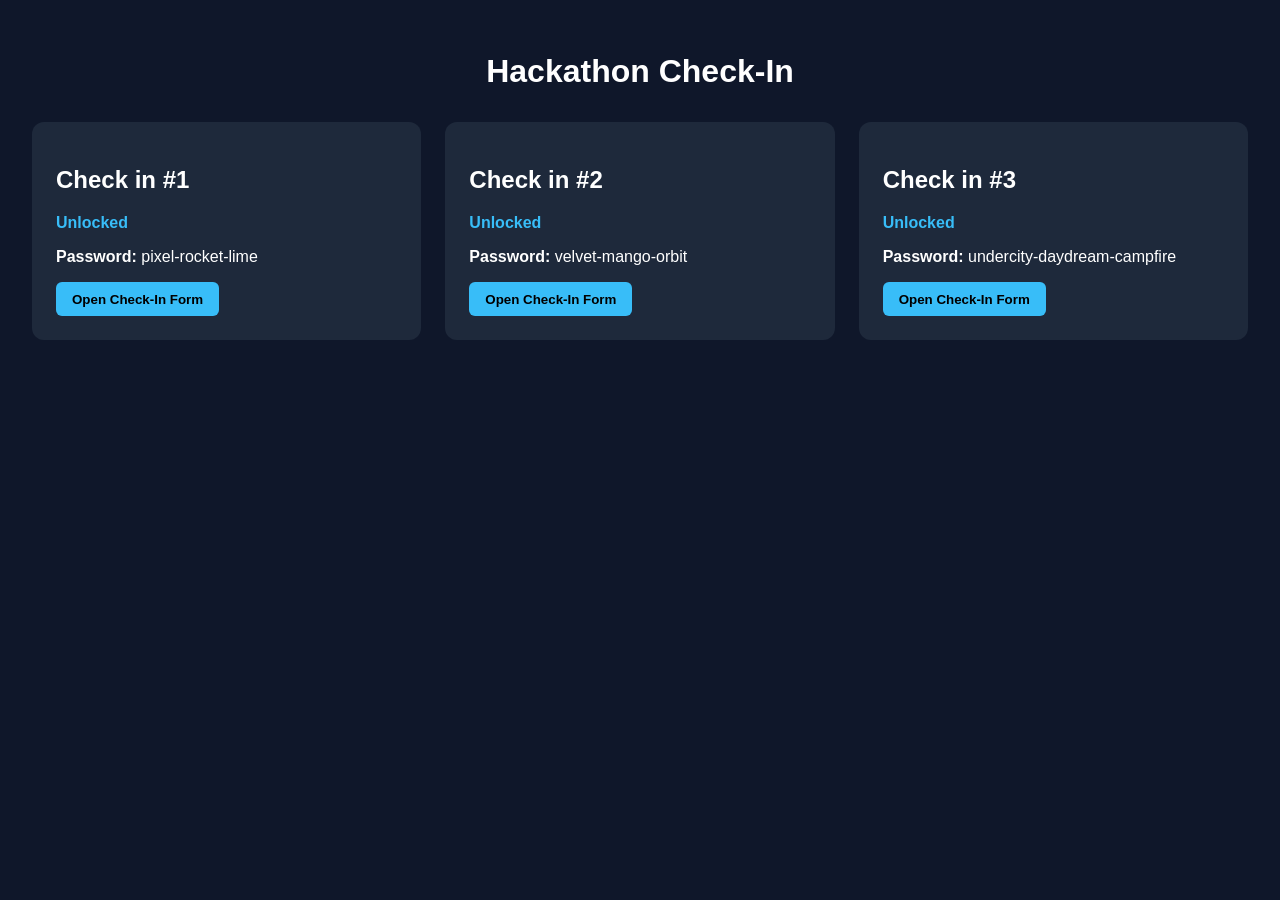
==== form.html @ 71585481 "added check in page" ====
<!DOCTYPE html>
<html lang="en">
<head>
<meta charset="UTF-8">
<title>Check-In Links</title>
<style>
body {
    font-family: Arial, sans-serif;
    background: #0f172a;
    color: white;
    margin: 0;
    padding: 2rem;
}

h1 {
    text-align: center;
}

.grid {
    display: grid;
    grid-template-columns: repeat(auto-fit, minmax(280px, 1fr));
    gap: 1.5rem;
    margin-top: 2rem;
}

.tile {
    background: #1e293b;
    padding: 1.5rem;
    border-radius: 12px;
    position: relative;
    overflow: hidden;
}

.tile.locked .content {
    filter: blur(8px);
    pointer-events: none;
    user-select: none;
}

.tile.locked::after {
    content: "🔒 Locked";
    position: absolute;
    top: 10px;
    right: 10px;
    background: #b91c1c;
    padding: 0.3rem 0.6rem;
    border-radius: 6px;
    font-size: 0.8rem;
}

.countdown {
    margin: 0.8rem 0;
    font-weight: bold;
    color: #38bdf8;
}

button {
    background: #38bdf8;
    border: none;
    padding: 0.6rem 1rem;
    border-radius: 6px;
    cursor: pointer;
    font-weight: bold;
}

button:hover {
    opacity: 0.9;
}
</style>
</head>
<body>

<h1>Hackathon Check-In</h1>

<div class="grid" id="checkinGrid"></div>

<script>
const checkins = [
    {
        title: "Check in #1",
        unlockTime: "2026-02-28T16:30:00+10:30",
        link: "https://cfadelaide.fillout.com/checkin1",
        password: "pixel-rocket-lime"
    },
    {
        title: "Check in #2",
        unlockTime: "2026-02-28T19:00:00+10:30",
        link: "https://cfadelaide.fillout.com/checkin2",
        password: "velvet-mango-orbit"
    },
    {
        title: "Check in #3",
        unlockTime: "2026-03-01T10:30:00+10:30",
        link: "https://cfadelaide.fillout.com/checkin3",
        password: "undercity-daydream-campfire"
    }
];

const grid = document.getElementById("checkinGrid");

function createTiles() {
    grid.innerHTML = "";

    checkins.forEach(item => {
        const tile = document.createElement("div");
        tile.className = "tile locked";

        tile.innerHTML = `
            <h2>${item.title}</h2>
            <div class="countdown" id="countdown-${item.title.replace(/\s/g,'')}"></div>
            <div class="content">
                <p><strong>Password:</strong> ${item.password}</p>
                <a href="${item.link}" target="_blank">
                    <button>Open Check-In Form</button>
                </a>
            </div>
        `;

        grid.appendChild(tile);
    });
}

function updateTiles() {
    const now = new Date();

    document.querySelectorAll(".tile").forEach((tile, index) => {
        const item = checkins[index];
        const unlock = new Date(item.unlockTime);
        const countdownEl = tile.querySelector(".countdown");

        if (now >= unlock) {
            tile.classList.remove("locked");
            countdownEl.textContent = "Unlocked";
        } else {
            const diff = unlock - now;

            const hours = Math.floor(diff / (1000 * 60 * 60));
            const minutes = Math.floor((diff / (1000 * 60)) % 60);
            const seconds = Math.floor((diff / 1000) % 60);

            countdownEl.textContent =
                `Unlocks in ${hours}h ${minutes}m ${seconds}s`;
        }
    });
}

createTiles();
updateTiles();
setInterval(updateTiles, 1000);
</script>

</body>
</html>
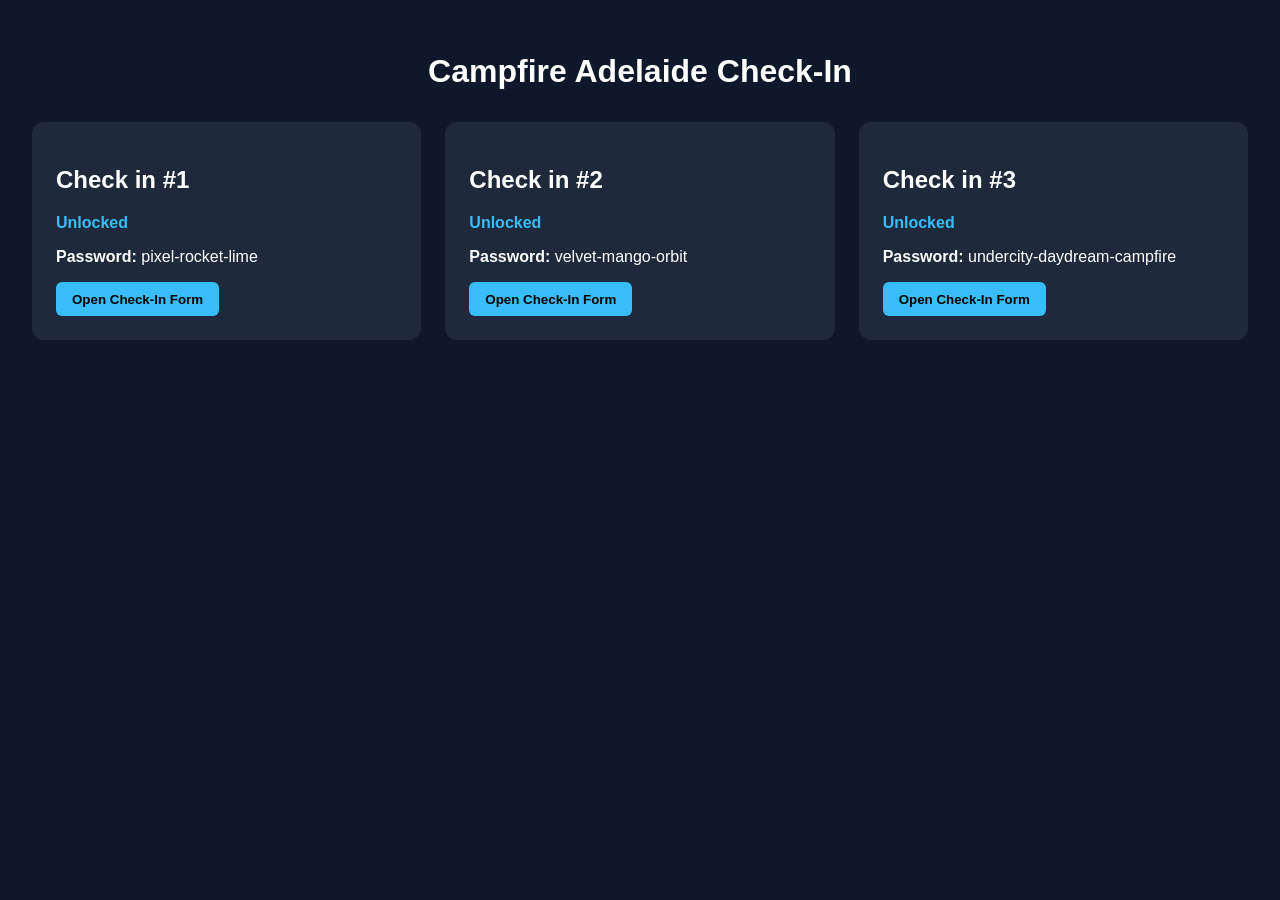
==== commit 29d784b2: "change name on forms" ====
--- a/form.html
+++ b/form.html
@@ -70,7 +70,7 @@
 </head>
 <body>
 
-<h1>Hackathon Check-In</h1>
+<h1>Campfire Adelaide Check-In</h1>
 
 <div class="grid" id="checkinGrid"></div>
 
